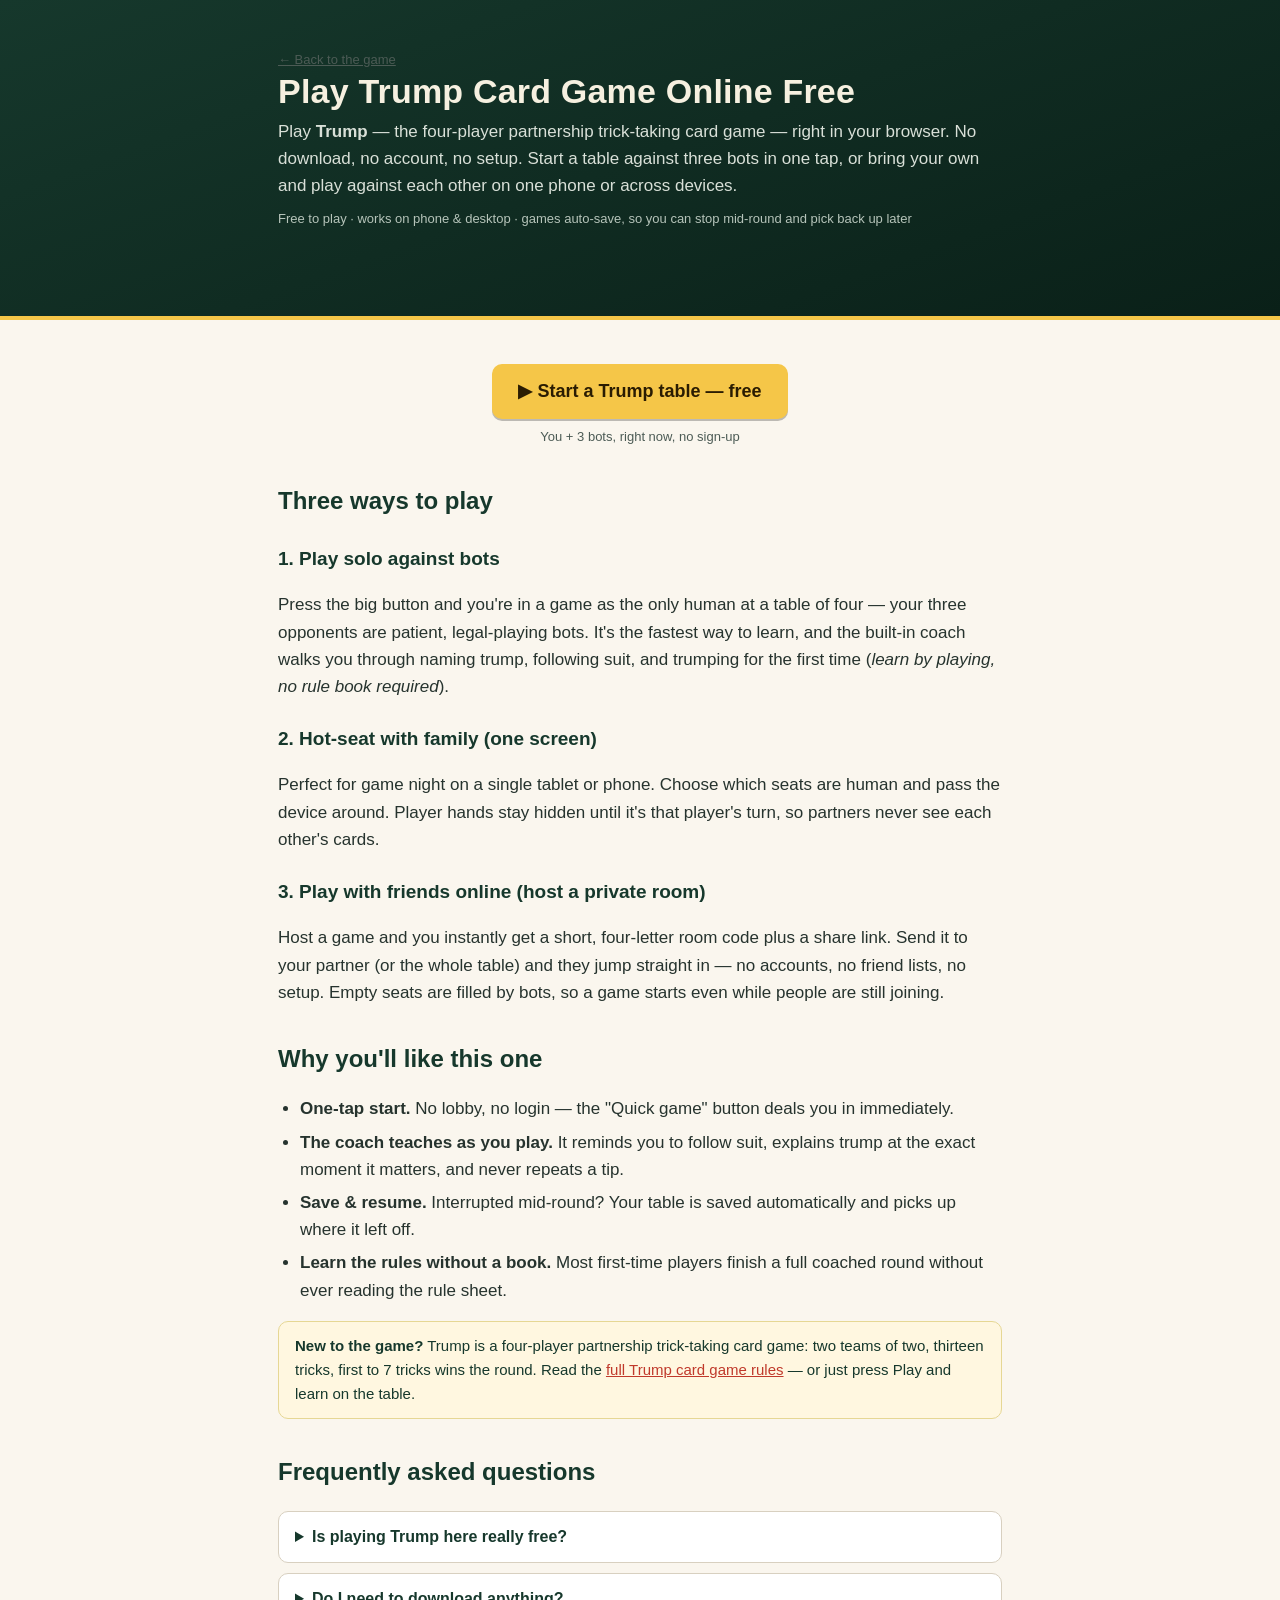
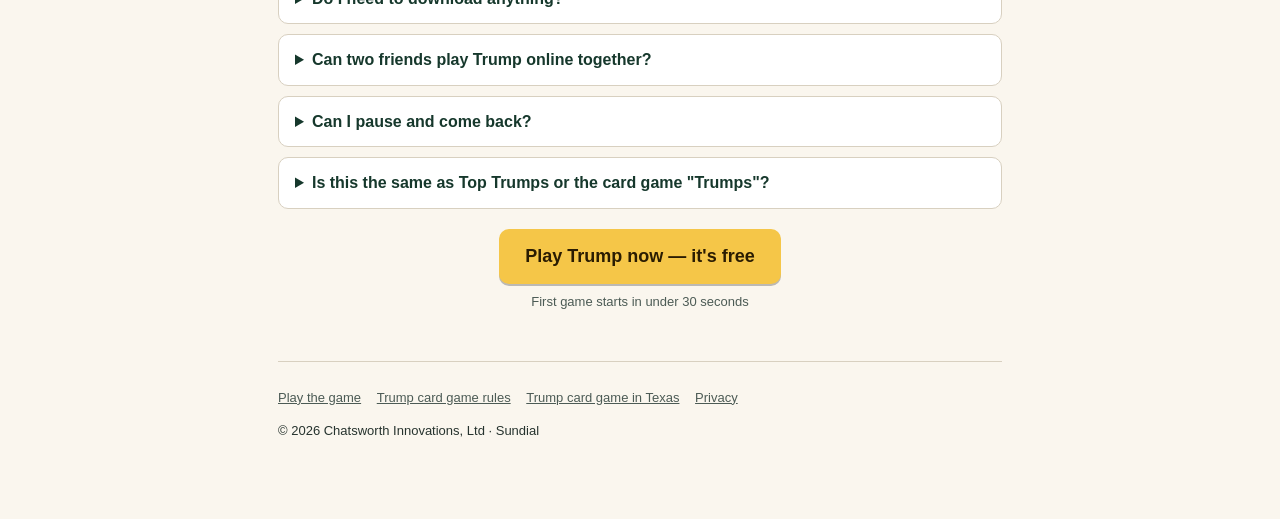
==== play-trump-online.html @ c7193784 "deploy: java1337/sundial@9ec05b487c781cdd8c366cf927e0347018d17c02" ====
<!doctype html>
<html lang="en">
<head>
  <meta charset="utf-8" />
  <meta name="viewport" content="width=device-width, initial-scale=1" />
  <title>Play Trump Card Game Online Free — 4 Players, Bots or Friends</title>
  <meta
    name="description"
    content="Play the Trump card game online free in your browser. No download, no account. Play solo against 3 bots in one tap, hot-seat with friends, or host a private room and share a link so everyone plays together."
  />
  <link rel="canonical" href="https://playsundial.com/play-trump-online.html" />
  <link rel="stylesheet" href="/seo.css" />

  <meta property="og:type" content="website" />
  <meta property="og:url" content="https://playsundial.com/play-trump-online.html" />
  <meta property="og:title" content="Play Trump Card Game Online Free — 4 Players, Bots or Friends" />
  <meta property="og:description" content="Play Trump online free: solo vs 3 bots in one tap, or host a private room and share a link with your partner and friends." />
  <meta property="og:site_name" content="Sundial" />
</head>
<body>

<header class="band">
  <div class="wrap">
    <p class="crumb"><a href="https://playsundial.com/">← Back to the game</a></p>
    <h1>Play Trump Card Game Online Free</h1>
    <p>Play <strong>Trump</strong> — the four-player partnership trick-taking card game — right in your browser. No download, no account, no setup. Start a table against three bots in one tap, or bring your own and play against each other on one phone or across devices.</p>
    <span class="small">Free to play · works on phone &amp; desktop · games auto-save, so you can stop mid-round and pick back up later</span>
  </div>
</header>

<div class="wrap">

  <div class="cta">
    <a class="btn" href="https://playsundial.com/">▶ Start a Trump table — free</a>
    <span class="sub">You + 3 bots, right now, no sign-up</span>
  </div>

  <h2>Three ways to play</h2>

  <h3>1. Play solo against bots</h3>
  <p>
    Press the big button and you're in a game as the only human at a table of four
    — your three opponents are patient, legal-playing bots. It's the fastest way to
    learn, and the built-in coach walks you through naming trump, following suit,
    and trumping for the first time (<em>learn by playing, no rule book required</em>).
  </p>

  <h3>2. Hot-seat with family (one screen)</h3>
  <p>
    Perfect for game night on a single tablet or phone. Choose which seats are
    human and pass the device around. Player hands stay hidden until it's that
    player's turn, so partners never see each other's cards.
  </p>

  <h3>3. Play with friends online (host a private room)</h3>
  <p>
    Host a game and you instantly get a short, four-letter room code plus a share
    link. Send it to your partner (or the whole table) and they jump straight in —
    no accounts, no friend lists, no setup. Empty seats are filled by bots, so a
    game starts even while people are still joining.
  </p>

  <h2>Why you'll like this one</h2>
  <ul>
    <li><strong>One-tap start.</strong> No lobby, no login — the "Quick game" button deals you in immediately.</li>
    <li><strong>The coach teaches as you play.</strong> It reminds you to follow suit, explains trump at the exact moment it matters, and never repeats a tip.</li>
    <li><strong>Save &amp; resume.</strong> Interrupted mid-round? Your table is saved automatically and picks up where it left off.</li>
    <li><strong>Learn the rules without a book.</strong> Most first-time players finish a full coached round without ever reading the rule sheet.</li>
  </ul>

  <div class="note">
    <strong>New to the game?</strong> Trump is a four-player partnership trick-taking card game: two teams of two, thirteen tricks, first to 7 tricks wins the round.
    Read the <a href="https://playsundial.com/trump-card-game-rules.html">full Trump card game rules</a> — or just press Play and learn on the table.
  </div>

  <h2>Frequently asked questions</h2>
  <div class="faq">
    <details>
      <summary>Is playing Trump here really free?</summary>
      <p>Yes. No paywall, no coins, no ads blocking your table. It's a small independent project.</p>
    </details>
    <details>
      <summary>Do I need to download anything?</summary>
      <p>No. It runs in any modern browser on a phone, tablet, or computer. You can add it to your home screen to play like an app.</p>
    </details>
    <details>
      <summary>Can two friends play Trump online together?</summary>
      <p>Yes. One of you hosts a room (you get a room code and invite link), the other joins by the link or code. The two remaining seats fill with bots — you and a friend can even sit across from each other as partners.</p>
    </details>
    <details>
      <summary>Can I pause and come back?</summary>
      <p>Yes. Local games auto-save after every move and resume exactly where you left off, even days later.</p>
    </details>
    <details>
      <summary>Is this the same as Top Trumps or the card game "Trumps"?</summary>
      <p>No. This is the classic four-player partnership game called <strong>Trump</strong> (known as Partnership Trump in teams), where one suit is named trump and beats every other suit. It's different from Top Trumps (the picture-card game) and from the invented "Trumps" variant with hidden trump declarations.</p>
    </details>
  </div>

  <div class="cta">
    <a class="btn" href="https://playsundial.com/">Play Trump now — it's free</a>
    <span class="sub">First game starts in under 30 seconds</span>
  </div>

  <footer>
    <ul>
      <li><a href="https://playsundial.com/">Play the game</a></li>
      <li><a href="https://playsundial.com/trump-card-game-rules.html">Trump card game rules</a></li>
      <li><a href="https://playsundial.com/trump-card-game-texas.html">Trump card game in Texas</a></li>
      <li><a href="https://playsundial.com/#privacy">Privacy</a></li>
    </ul>
    <p>© 2026 Chatsworth Innovations, Ltd · Sundial</p>
  </footer>

</div>
</body>
</html>
---- seo.css ----
/* Shared styles for Sundial's static SEO landing pages.
   These are plain HTML pages served from public/ so search engines can
   index the "Trump card game" rules and play pages without running the app. */
:root {
  --felt: #16382c;
  --felt-deep: #0a2018;
  --gold: #f5c648;
  --ink: #16382c;
  --paper: #faf6ee;
  --card: #ffffff;
  --muted: #4c5b55;
  --line: #d8d0c0;
  --accent: #c0392b;
}
* { box-sizing: border-box; }
html { -webkit-text-size-adjust: 100%; }
body {
  margin: 0;
  font-size: 17px;
  line-height: 1.6;
  color: var(--ink);
  background: var(--paper);
  font-family: -apple-system, BlinkMacSystemFont, "Segoe UI", Roboto, Helvetica, Arial, sans-serif;
}
.wrap {
  max-width: 760px;
  margin: 0 auto;
  padding: 24px 18px 64px;
}
a { color: var(--accent); }
a:hover { color: #8e2416; }

.band {
  background: linear-gradient(160deg, var(--felt) 0%, var(--felt-deep) 100%);
  color: #f6f0e0;
  padding: 26px 0 22px;
  border-bottom: 4px solid var(--gold);
}
.band h1 {
  margin: 0 0 6px;
  font-size: clamp(24px, 5vw, 34px);
  line-height: 1.2;
  letter-spacing: 0.2px;
}
.band p {
  margin: 0;
  max-width: 720px;
  color: #d9e0d8;
}
.band .small { display: block; margin-top: 10px; font-size: 13px; color: #b6c4ba; }

.cta {
  margin: 20px auto;
  text-align: center;
}
.cta a.btn {
  display: inline-block;
  background: var(--gold);
  color: #2a1c02;
  font-weight: 700;
  font-size: 18px;
  padding: 13px 26px;
  border-radius: 10px;
  text-decoration: none;
  box-shadow: 0 2px 0 rgba(0,0,0,0.25);
}
.cta a.btn:hover { background: #ffd86b; }
.cta .sub { display: block; margin-top: 8px; font-size: 13px; color: var(--muted); }

h2 { font-size: 24px; margin: 34px 0 10px; }
h3 { font-size: 19px; margin: 24px 0 8px; }
p, li { color: #26332e; }
ol, ul { padding-left: 22px; }
li { margin: 6px 0; }

.cards {
  display: grid;
  gap: 10px;
  grid-template-columns: repeat(auto-fit, minmax(150px, 1fr));
  margin: 18px 0;
}
.cards .card {
  background: var(--card);
  border: 1px solid var(--line);
  border-radius: 10px;
  padding: 10px 12px;
  text-align: center;
}
.cards .card .suit { font-size: 26px; line-height: 1; }
.red { color: var(--accent); }
.black { color: var(--felt-deep); }
.cards .card small { display: block; color: var(--muted); font-size: 12px; margin-top: 4px; }

.faq { margin-top: 20px; }
.faq details {
  background: var(--card);
  border: 1px solid var(--line);
  border-radius: 10px;
  padding: 12px 16px;
  margin: 10px 0;
}
.faq summary {
  cursor: pointer;
  font-weight: 600;
  font-size: 16px;
}
.faq details p, .faq details ul { margin: 8px 0 0; }

table.rules {
  width: 100%;
  border-collapse: collapse;
  margin: 16px 0;
  background: var(--card);
  border: 1px solid var(--line);
  border-radius: 10px;
  overflow: hidden;
}
table.rules th, table.rules td {
  text-align: left;
  padding: 10px 14px;
  border-bottom: 1px solid var(--line);
  vertical-align: top;
}
table.rules th { background: #efe7d4; font-size: 14px; text-transform: uppercase; letter-spacing: 0.4px; }
table.rules tr:last-child th, table.rules tr:last-child td { border-bottom: none; }

.note {
  background: #fff7e0;
  border: 1px solid #e6d794;
  border-radius: 10px;
  padding: 12px 16px;
  font-size: 15px;
}
.crumb { font-size: 13px; color: var(--muted); margin: 0 0 12px; }
.crumb a { color: var(--muted); }

footer {
  margin-top: 48px;
  padding-top: 18px;
  border-top: 1px solid var(--line);
  font-size: 13px;
  color: var(--muted);
}
footer a { color: var(--muted); }
footer ol, footer ul { list-style: none; padding: 0; margin: 8px 0; }
footer li { display: inline; margin: 0 12px 0 0; }
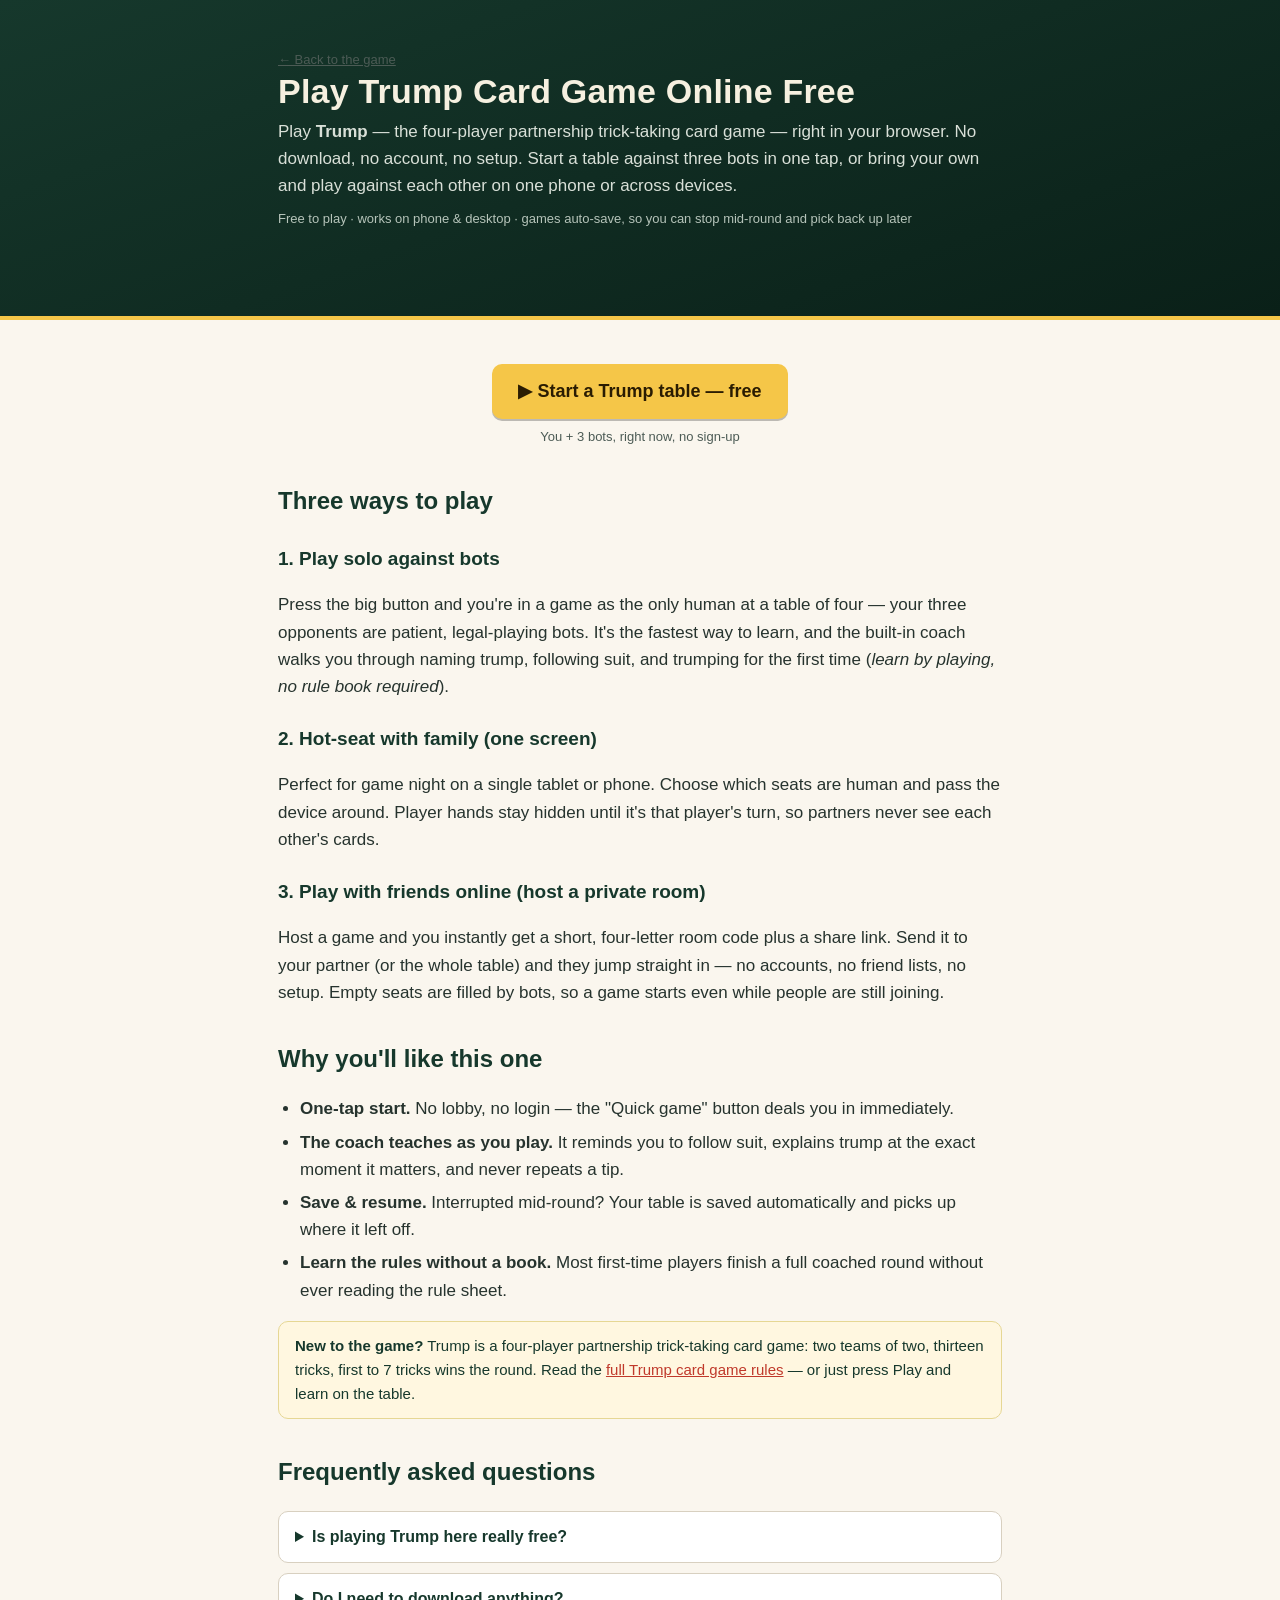
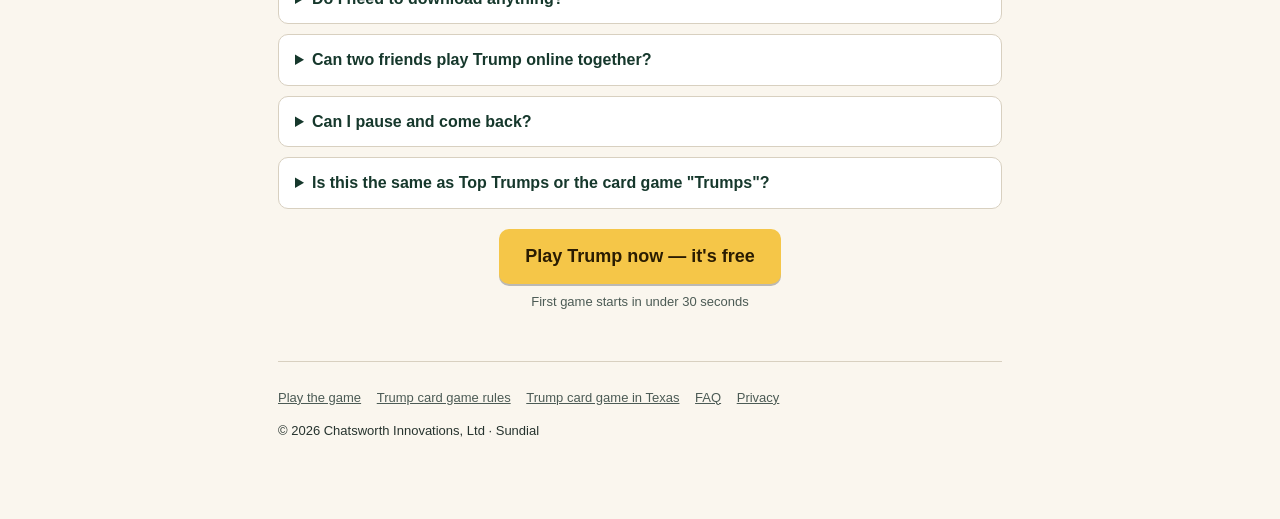
==== commit 6af10382: "deploy: java1337/sundial@df00b7d926d93713d09e6a54d3fc53b8c1e85335" ====
--- a/play-trump-online.html
+++ b/play-trump-online.html
@@ -107,6 +107,7 @@
       <li><a href="https://playsundial.com/">Play the game</a></li>
       <li><a href="https://playsundial.com/trump-card-game-rules.html">Trump card game rules</a></li>
       <li><a href="https://playsundial.com/trump-card-game-texas.html">Trump card game in Texas</a></li>
+      <li><a href="https://playsundial.com/trump-card-game-faq.html">FAQ</a></li>
       <li><a href="https://playsundial.com/#privacy">Privacy</a></li>
     </ul>
     <p>© 2026 Chatsworth Innovations, Ltd · Sundial</p>
